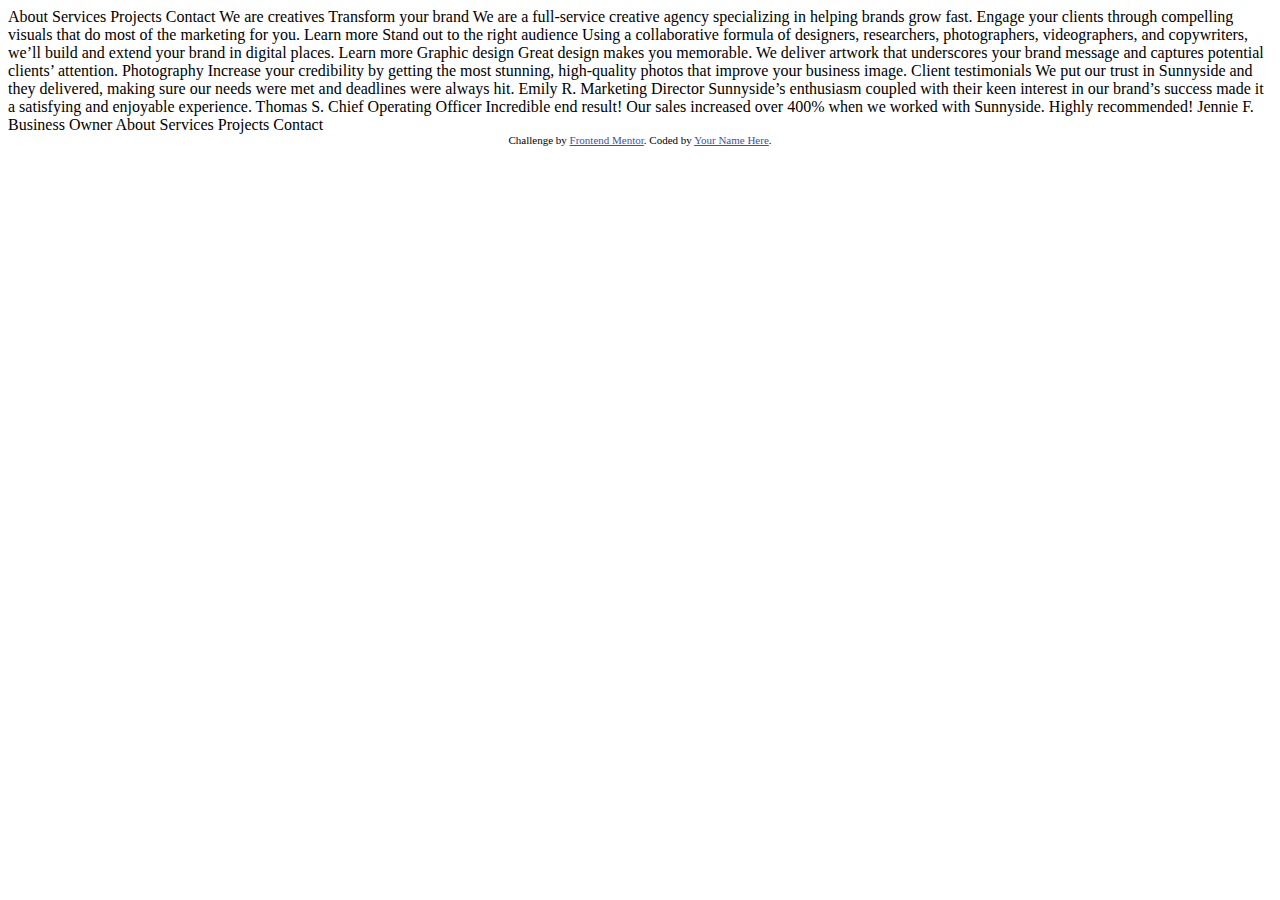
==== index.html @ 59dbfa5e "first commit" ====
<!DOCTYPE html>
<html lang="en">
<head>
  <meta charset="UTF-8">
  <meta name="viewport" content="width=device-width, initial-scale=1.0"> <!-- displays site properly based on user's device -->

  <link rel="icon" type="image/png" sizes="32x32" href="./images/favicon-32x32.png">
  
  <title>Frontend Mentor | Sunnyside agency landing page</title>

  <!-- Feel free to remove these styles or customise in your own stylesheet 👍 -->
  <style>
    .attribution { font-size: 11px; text-align: center; }
    .attribution a { color: hsl(228, 45%, 44%); }
  </style>
</head>
<body>
  About
  Services
  Projects
  Contact

  We are creatives

  Transform your brand

  We are a full-service creative agency specializing in helping brands grow fast. 
  Engage your clients through compelling visuals that do most of the marketing for you.

  Learn more

  Stand out to the right audience

  Using a collaborative formula of designers, researchers, photographers, videographers, and copywriters, we’ll build and extend your brand in digital places. 

  Learn more

  Graphic design
  Great design makes you memorable. We deliver artwork that underscores your brand message and captures potential clients’ attention.

  Photography
  Increase your credibility by getting the most stunning, high-quality photos that improve your business image.

  Client testimonials

  We put our trust in Sunnyside and they delivered, making sure our needs were met and deadlines were always hit.
  Emily R.
  Marketing Director

  Sunnyside’s enthusiasm coupled with their keen interest in our brand’s success made it a satisfying and enjoyable experience.
  Thomas S.
  Chief Operating Officer

  Incredible end result! Our sales increased over 400% when we worked with Sunnyside. Highly recommended!
  Jennie F.
  Business Owner

  About
  Services
  Projects
  Contact

  <div class="attribution">
    Challenge by <a href="https://www.frontendmentor.io?ref=challenge" target="_blank">Frontend Mentor</a>. 
    Coded by <a href="#">Your Name Here</a>.
  </div>
</body>
</html>
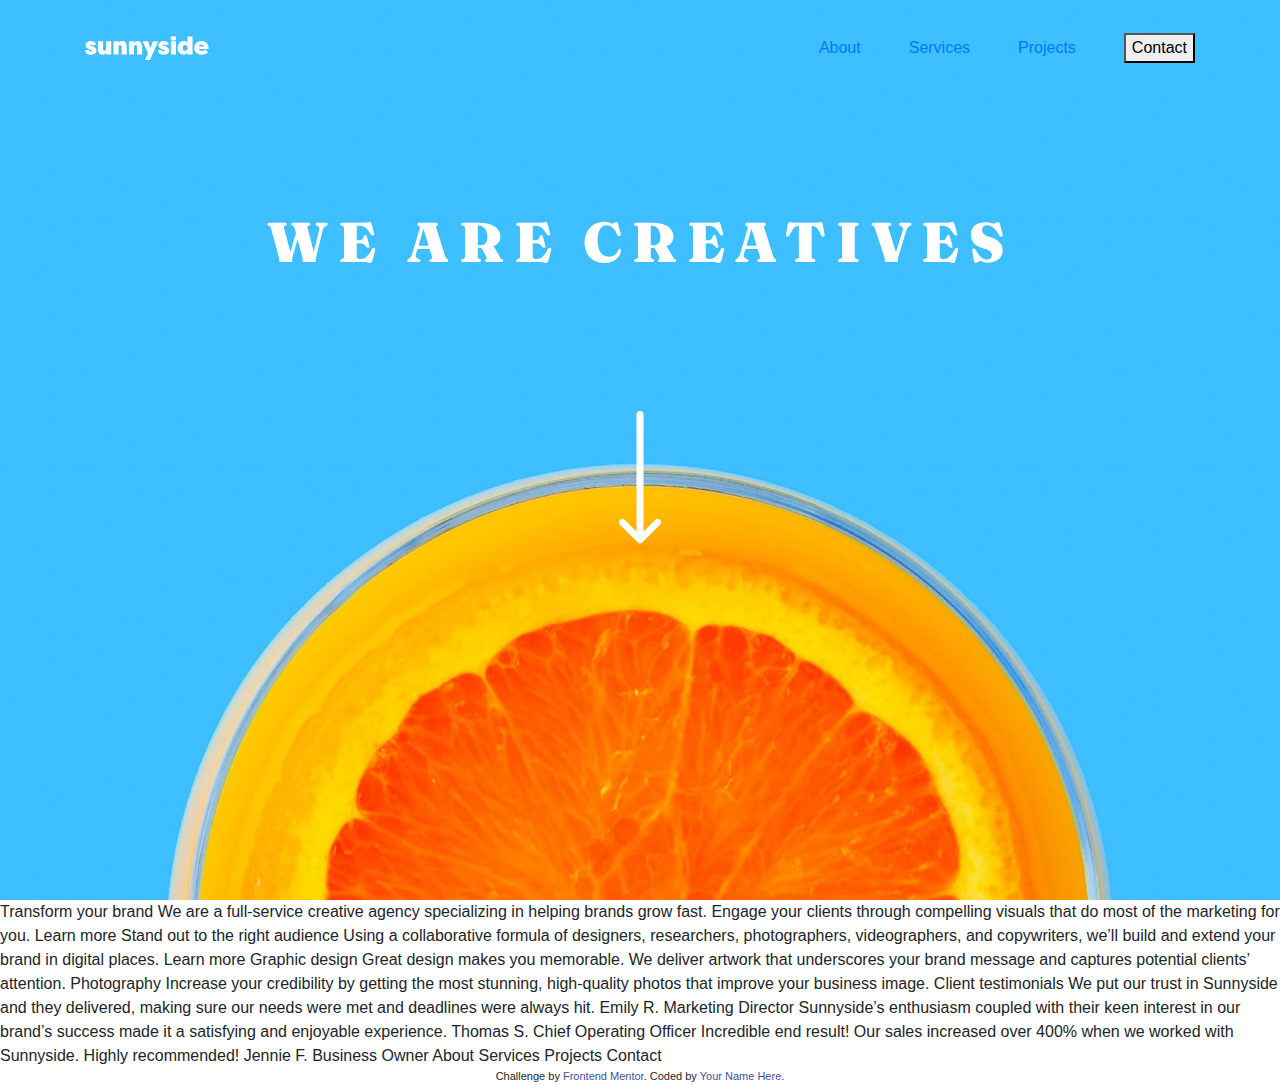
==== commit 39056de7: "primeira seção (hero banner)" ====
--- a/index.html
+++ b/index.html
@@ -8,19 +8,75 @@
   
   <title>Frontend Mentor | Sunnyside agency landing page</title>
 
+
+
+  <!-- BOOTSTRAP CDN -->
+  <link rel="stylesheet" href="https://stackpath.bootstrapcdn.com/bootstrap/4.3.1/css/bootstrap.min.css" integrity="sha384-ggOyR0iXCbMQv3Xipma34MD+dH/1fQ784/j6cY/iJTQUOhcWr7x9JvoRxT2MZw1T" crossorigin="anonymous">
+  <script src="https://stackpath.bootstrapcdn.com/bootstrap/4.3.1/js/bootstrap.min.js" integrity="sha384-JjSmVgyd0p3pXB1rRibZUAYoIIy6OrQ6VrjIEaFf/nJGzIxFDsf4x0xIM+B07jRM" crossorigin="anonymous"></script>
   <!-- Feel free to remove these styles or customise in your own stylesheet 👍 -->
   <style>
+    @import url('https://fonts.googleapis.com/css2?family=Fraunces:wght@700;900&display=swap');
+    *{margin:0;box-sizing:border-box;}
+    .hero{
+      width:100%;
+      height:100vh;
+      background: url(images/desktop/image-header.jpg) no-repeat center center fixed; 
+      background-size: cover;
+    }
+
+    .hero h1{
+      font-family: 'Fraunces', serif;
+      color: #fff;
+      text-transform: uppercase;
+      letter-spacing: 10px;
+      font-weight: 900;
+      font-size: 3.5rem;
+      padding: 8rem 0;
+    }
+
+
+    .hero .title img{
+      width:42px;
+    }
+
+    .hero ul {
+      list-style:none;
+      margin: 0;
+    }
+
+    .hero ul li{
+      margin-right: 3rem;
+      color: #fff
+      
+    }
+
+    .hero nav{
+      height: 80px;
+    }
+
     .attribution { font-size: 11px; text-align: center; }
     .attribution a { color: hsl(228, 45%, 44%); }
   </style>
 </head>
 <body>
-  About
-  Services
-  Projects
-  Contact
+  <header class='hero d-flex flex-column'>
+    <nav class='d-flex container justify-content-between align-items-center pt-3'>
+      <img src="images/logo.svg" alt="logo" >
+      <ul class='d-flex align-items-center'>
+        <li><a href='#'>About</a></li>
+        <li> <a href='#'>Services</a></li>
+        <li> <a href='#'>Projects</a></li>
+        <button>Contact</button>
+      </ul>
+  </nav>
+  <h1 class='text-center'>We are creatives</h1>
+  <div class='title d-flex flex-column justify-content-between align-items-center'>
+    <img src="images/icon-arrow-down.svg" alt="">
+  </div>
+  </header>
 
-  We are creatives
+  
+  
 
   Transform your brand
 
@@ -33,7 +89,7 @@
 
   Using a collaborative formula of designers, researchers, photographers, videographers, and copywriters, we’ll build and extend your brand in digital places. 
 
-  Learn more
+  Learn more 
 
   Graphic design
   Great design makes you memorable. We deliver artwork that underscores your brand message and captures potential clients’ attention.
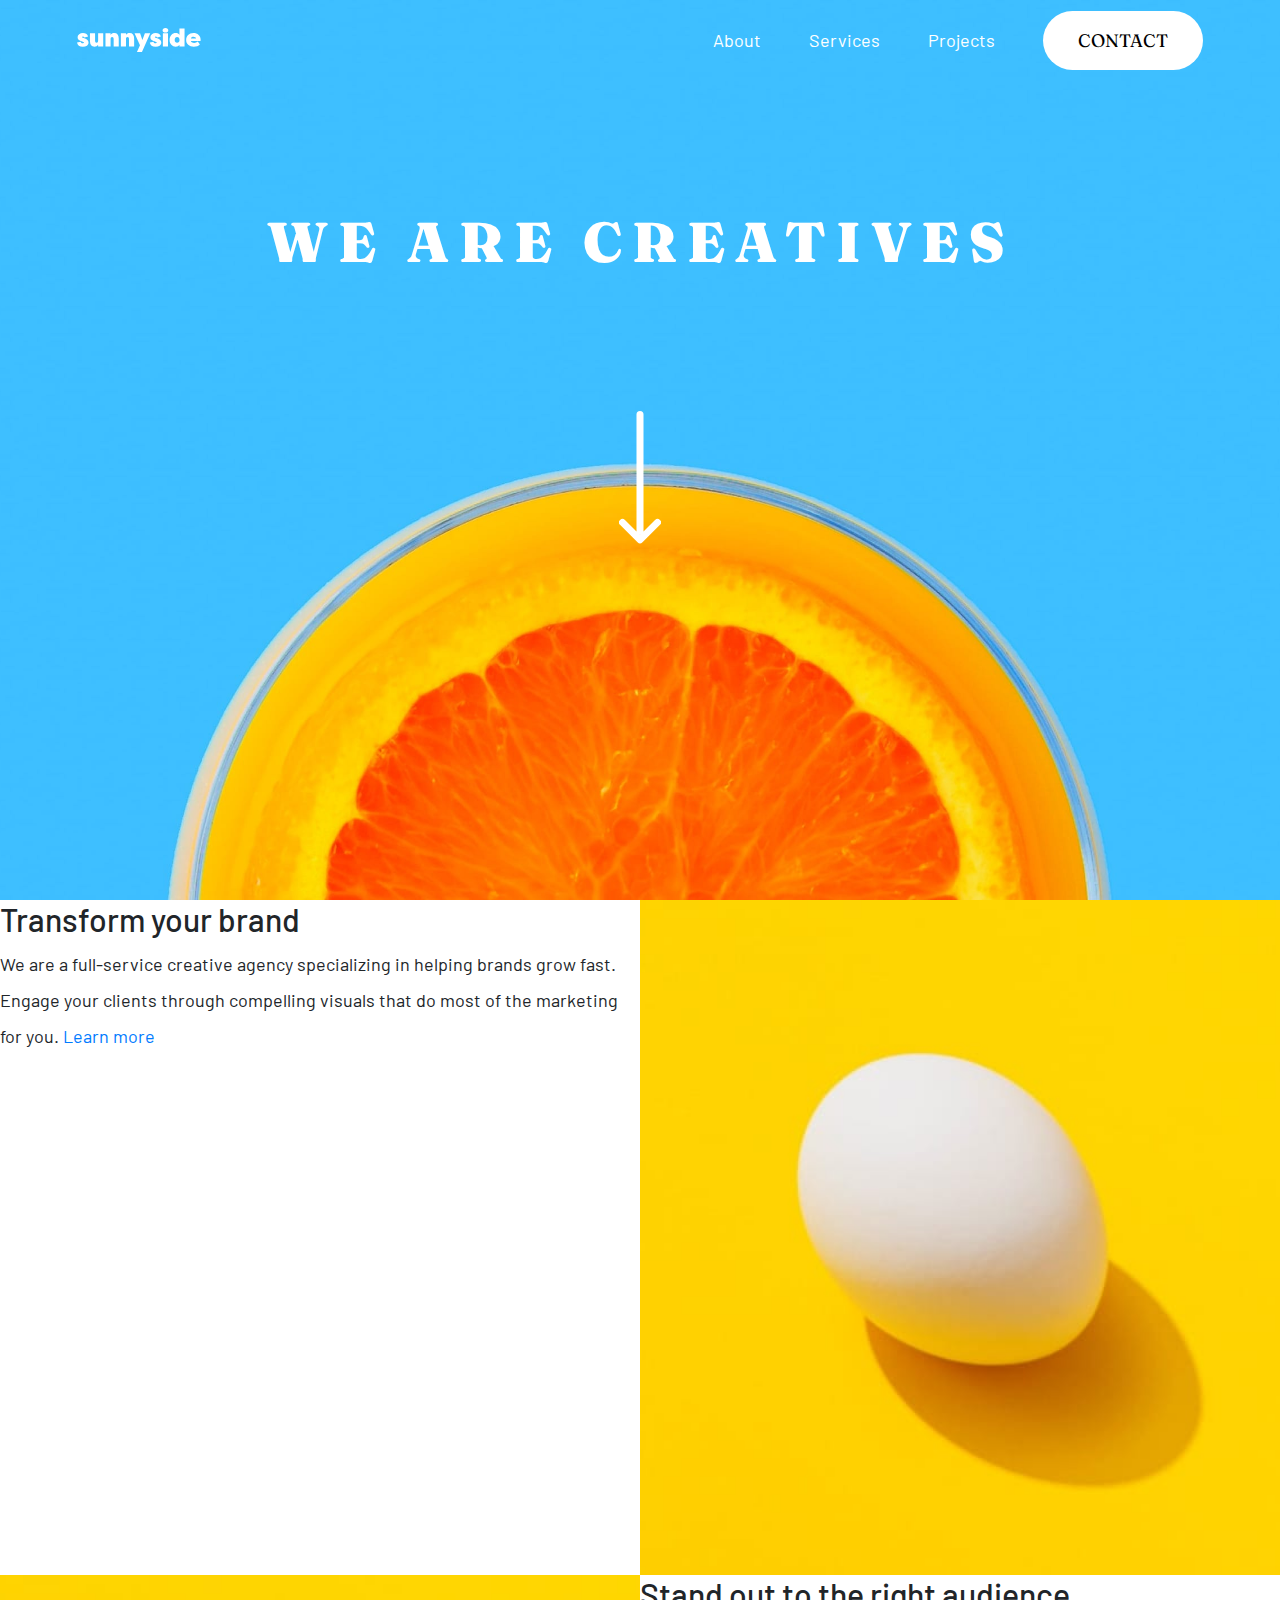
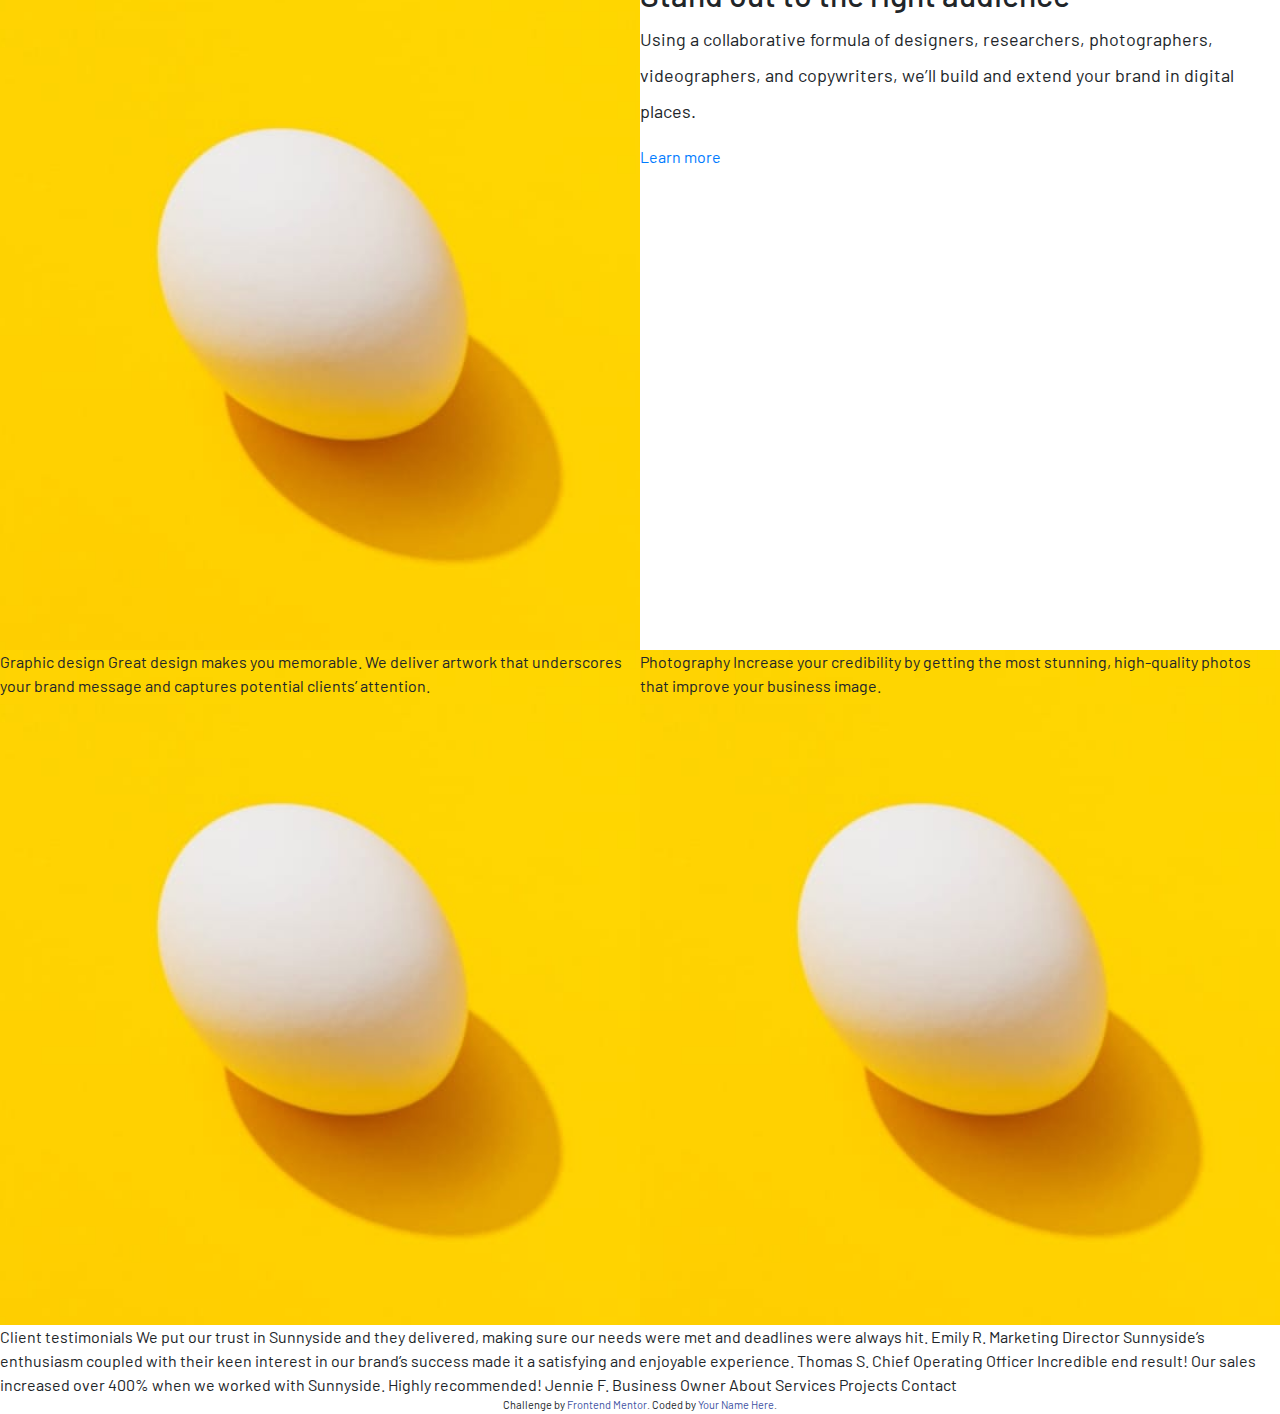
==== commit 7e4da193: "mobile flex grid - primeira seção" ====
--- a/index.html
+++ b/index.html
@@ -1,124 +1,97 @@
 <!DOCTYPE html>
 <html lang="en">
+
 <head>
   <meta charset="UTF-8">
-  <meta name="viewport" content="width=device-width, initial-scale=1.0"> <!-- displays site properly based on user's device -->
+  <meta name="viewport" content="width=device-width, initial-scale=1.0">
+  <!-- displays site properly based on user's device -->
 
   <link rel="icon" type="image/png" sizes="32x32" href="./images/favicon-32x32.png">
-  
   <title>Frontend Mentor | Sunnyside agency landing page</title>
 
 
+  <link rel="stylesheet" href="styles.css">
+  <!-- BOOTSTRAP CDN -->
+  <link rel="stylesheet" href="https://stackpath.bootstrapcdn.com/bootstrap/4.3.1/css/bootstrap.min.css"
+    integrity="sha384-ggOyR0iXCbMQv3Xipma34MD+dH/1fQ784/j6cY/iJTQUOhcWr7x9JvoRxT2MZw1T" crossorigin="anonymous">
+  <script src="https://stackpath.bootstrapcdn.com/bootstrap/4.3.1/js/bootstrap.min.js"
+    integrity="sha384-JjSmVgyd0p3pXB1rRibZUAYoIIy6OrQ6VrjIEaFf/nJGzIxFDsf4x0xIM+B07jRM"
+    crossorigin="anonymous"></script>
+  <!-- Feel free to remove these styles or customise in your own stylesheet 👍 -->
+</head>
 
-  <!-- BOOTSTRAP CDN -->
-  <link rel="stylesheet" href="https://stackpath.bootstrapcdn.com/bootstrap/4.3.1/css/bootstrap.min.css" integrity="sha384-ggOyR0iXCbMQv3Xipma34MD+dH/1fQ784/j6cY/iJTQUOhcWr7x9JvoRxT2MZw1T" crossorigin="anonymous">
-  <script src="https://stackpath.bootstrapcdn.com/bootstrap/4.3.1/js/bootstrap.min.js" integrity="sha384-JjSmVgyd0p3pXB1rRibZUAYoIIy6OrQ6VrjIEaFf/nJGzIxFDsf4x0xIM+B07jRM" crossorigin="anonymous"></script>
-  <!-- Feel free to remove these styles or customise in your own stylesheet 👍 -->
-  <style>
-    @import url('https://fonts.googleapis.com/css2?family=Fraunces:wght@700;900&display=swap');
-    *{margin:0;box-sizing:border-box;}
-    .hero{
-      width:100%;
-      height:100vh;
-      background: url(images/desktop/image-header.jpg) no-repeat center center fixed; 
-      background-size: cover;
-    }
-
-    .hero h1{
-      font-family: 'Fraunces', serif;
-      color: #fff;
-      text-transform: uppercase;
-      letter-spacing: 10px;
-      font-weight: 900;
-      font-size: 3.5rem;
-      padding: 8rem 0;
-    }
-
-
-    .hero .title img{
-      width:42px;
-    }
-
-    .hero ul {
-      list-style:none;
-      margin: 0;
-    }
-
-    .hero ul li{
-      margin-right: 3rem;
-      color: #fff
-      
-    }
-
-    .hero nav{
-      height: 80px;
-    }
-
-    .attribution { font-size: 11px; text-align: center; }
-    .attribution a { color: hsl(228, 45%, 44%); }
-  </style>
-</head>
 <body>
   <header class='hero d-flex flex-column'>
-    <nav class='d-flex container justify-content-between align-items-center pt-3'>
-      <img src="images/logo.svg" alt="logo" >
-      <ul class='d-flex align-items-center'>
+    <nav class='justify-content-between align-items-center'>
+      <img src="images/logo.svg" alt="logo">
+      <ul class='align-items-center'>
         <li><a href='#'>About</a></li>
         <li> <a href='#'>Services</a></li>
         <li> <a href='#'>Projects</a></li>
         <button>Contact</button>
       </ul>
-  </nav>
-  <h1 class='text-center'>We are creatives</h1>
-  <div class='title d-flex flex-column justify-content-between align-items-center'>
-    <img src="images/icon-arrow-down.svg" alt="">
-  </div>
+    </nav>
+    <h1 class='text-center'>We are creatives</h1>
+    <div class='title d-flex flex-column justify-content-between align-items-center'>
+      <img src="images/icon-arrow-down.svg" alt="">
+    </div>
   </header>
+  <section class='content w-100'>
+    <div class="first row m-0 vh-75">
+      <div class='c-col'>
+        <h2>Transform your brand</h2>
+        <p>We are a full-service creative agency specializing in helping brands grow fast. Engage your clients through
+          compelling visuals that do most of the marketing for you.
+          <a href="#">Learn more</a>
+      </div>
+      <div class="c-col">
+        <div class="img-1"></div>
+      </div>
+    </div>
 
+    <div class="row m-0 vh-75">
+      <div class="c-col">
+        <div class="img-1"></div>
+      </div>
+      <div class="c-col">
+        <h2>Stand out to the right audience</h2>
+        <p>Using a collaborative formula of designers, researchers, photographers, videographers, and copywriters, we’ll
+          build and extend your brand in digital places. </p>
+        <a href="#">Learn more</a>
+      </div>
+      
+    </div>
   
-  
+    </div>
+    <div class="row m-0 vh-75">
+      <div class="c-col">
+        <div class="img-1">
+          Graphic design Great design makes you memorable. We deliver artwork that underscores your
+    brand message and captures potential clients’ attention.
+        </div>
+      </div>
+      <div class="c-col">
+        <div class="img-1">
+          Photography Increase your credibility by getting the most
+    stunning, high-quality photos that improve your business image. 
+        </div>
+      </div>
+     
+      
+      
+    </div>
+    
 
-  Transform your brand
-
-  We are a full-service creative agency specializing in helping brands grow fast. 
-  Engage your clients through compelling visuals that do most of the marketing for you.
-
-  Learn more
-
-  Stand out to the right audience
-
-  Using a collaborative formula of designers, researchers, photographers, videographers, and copywriters, we’ll build and extend your brand in digital places. 
-
-  Learn more 
-
-  Graphic design
-  Great design makes you memorable. We deliver artwork that underscores your brand message and captures potential clients’ attention.
-
-  Photography
-  Increase your credibility by getting the most stunning, high-quality photos that improve your business image.
-
-  Client testimonials
-
-  We put our trust in Sunnyside and they delivered, making sure our needs were met and deadlines were always hit.
-  Emily R.
-  Marketing Director
-
-  Sunnyside’s enthusiasm coupled with their keen interest in our brand’s success made it a satisfying and enjoyable experience.
-  Thomas S.
-  Chief Operating Officer
-
-  Incredible end result! Our sales increased over 400% when we worked with Sunnyside. Highly recommended!
-  Jennie F.
-  Business Owner
-
-  About
-  Services
-  Projects
-  Contact
-
+     Client testimonials We put our trust in Sunnyside
+    and they delivered, making sure our needs were met and deadlines were always hit. Emily R. Marketing Director
+    Sunnyside’s enthusiasm coupled with their keen interest in our brand’s success made it a satisfying and enjoyable
+    experience. Thomas S. Chief Operating Officer Incredible end result! Our sales increased over 400% when we worked
+    with Sunnyside. Highly recommended! Jennie F. Business Owner About Services Projects Contact
+  </section>
   <div class="attribution">
-    Challenge by <a href="https://www.frontendmentor.io?ref=challenge" target="_blank">Frontend Mentor</a>. 
+    Challenge by <a href="https://www.frontendmentor.io?ref=challenge" target="_blank">Frontend Mentor</a>.
     Coded by <a href="#">Your Name Here</a>.
   </div>
 </body>
+
 </html>--- a/styles.css
+++ b/styles.css
@@ -0,0 +1,126 @@
+@import url('https://fonts.googleapis.com/css2?family=Fraunces:wght@700;900&display=swap');
+@import url('https://fonts.googleapis.com/css2?family=Barlow:wght@600&display=swap');
+*{
+    margin:0;
+    box-sizing:border-box;
+    font-family: 'Barlow', sans-serif;
+}
+
+/* colors */
+:root{
+    /* primary */ 
+    --soft-red: hsl(7, 99%, 70%);
+    --yellow:  hsl(51, 100%, 49%); 
+    --dark-cyan: hsl(167, 40%, 24%);
+    --dark-blue: hsl(198, 62%, 26%);
+    --dark-moderate-cyan: hsl(168, 34%, 41%);
+    /*secondary*/
+    --dark-desaturated-blue: hsl(212, 27%, 19%);
+    --very-dark-grayish-blue:hsl(213, 9%, 39%) ;
+    --dark-grayish-blue: hsl(232, 10%, 55%);
+    --grayish-blue:hsl(210, 4%, 67%) ;
+
+}
+
+/* globals */
+p{
+    font-size: 18px;
+    line-height: 2;
+}
+
+
+.hero{
+    width:100%;
+    height:100vh;
+    background: url(images/desktop/image-header.jpg) no-repeat center center fixed; 
+    background-size: cover;
+}
+
+.hero nav{
+    height: 80px;
+    padding: 3% 6%;
+    display: flex;
+    font-size: 18px;
+}
+
+.hero ul {
+    list-style:none;
+    margin: 0;
+    display: flex;
+}
+
+.hero ul li a{
+    margin-right: 3rem;
+    color: #fff
+}
+
+.hero nav ul button{
+    background-color: #fff;
+    padding: 1rem 2.2rem;
+    border-radius: 100px;
+    border: none;
+    font-family: 'Fraunces', serif;
+    text-transform: uppercase;
+}
+
+
+.hero h1{
+    font-family: 'Fraunces', serif;
+    color: #fff;
+    text-transform: uppercase;
+    letter-spacing: 10px;
+    font-weight: 900;
+    font-size: 3.5rem;
+    padding: 8rem 0;
+}
+
+
+.hero .title img{
+    width:42px;
+}
+
+.vh-75{
+    height: 75vh;
+}
+
+.col-reverse{
+    flex-direction: column-reverse;
+}
+
+.c-col{
+    flex-grow: 1;
+    flex-basis: 0;
+    max-width: 100%;
+}
+
+.img-1{
+    background: url(images/desktop/image-transform.jpg) no-repeat center center ;
+    background-size: cover;
+    width: 100%;
+    height: 100%;
+}
+
+
+
+.attribution { font-size: 11px; text-align: center; }
+.attribution a { color: hsl(228, 45%, 44%); }
+
+@media only screen and (max-width: 800px) {
+    .row{
+        height: 100vh;
+        flex-wrap: nowrap;
+        flex-direction: column;
+    }
+
+    div:first-child{
+        flex-direction: column-reverse
+    }
+    
+    .c-col{
+        height:50%;
+    }
+
+    header > nav > ul{
+        display: none !important;
+    }
+}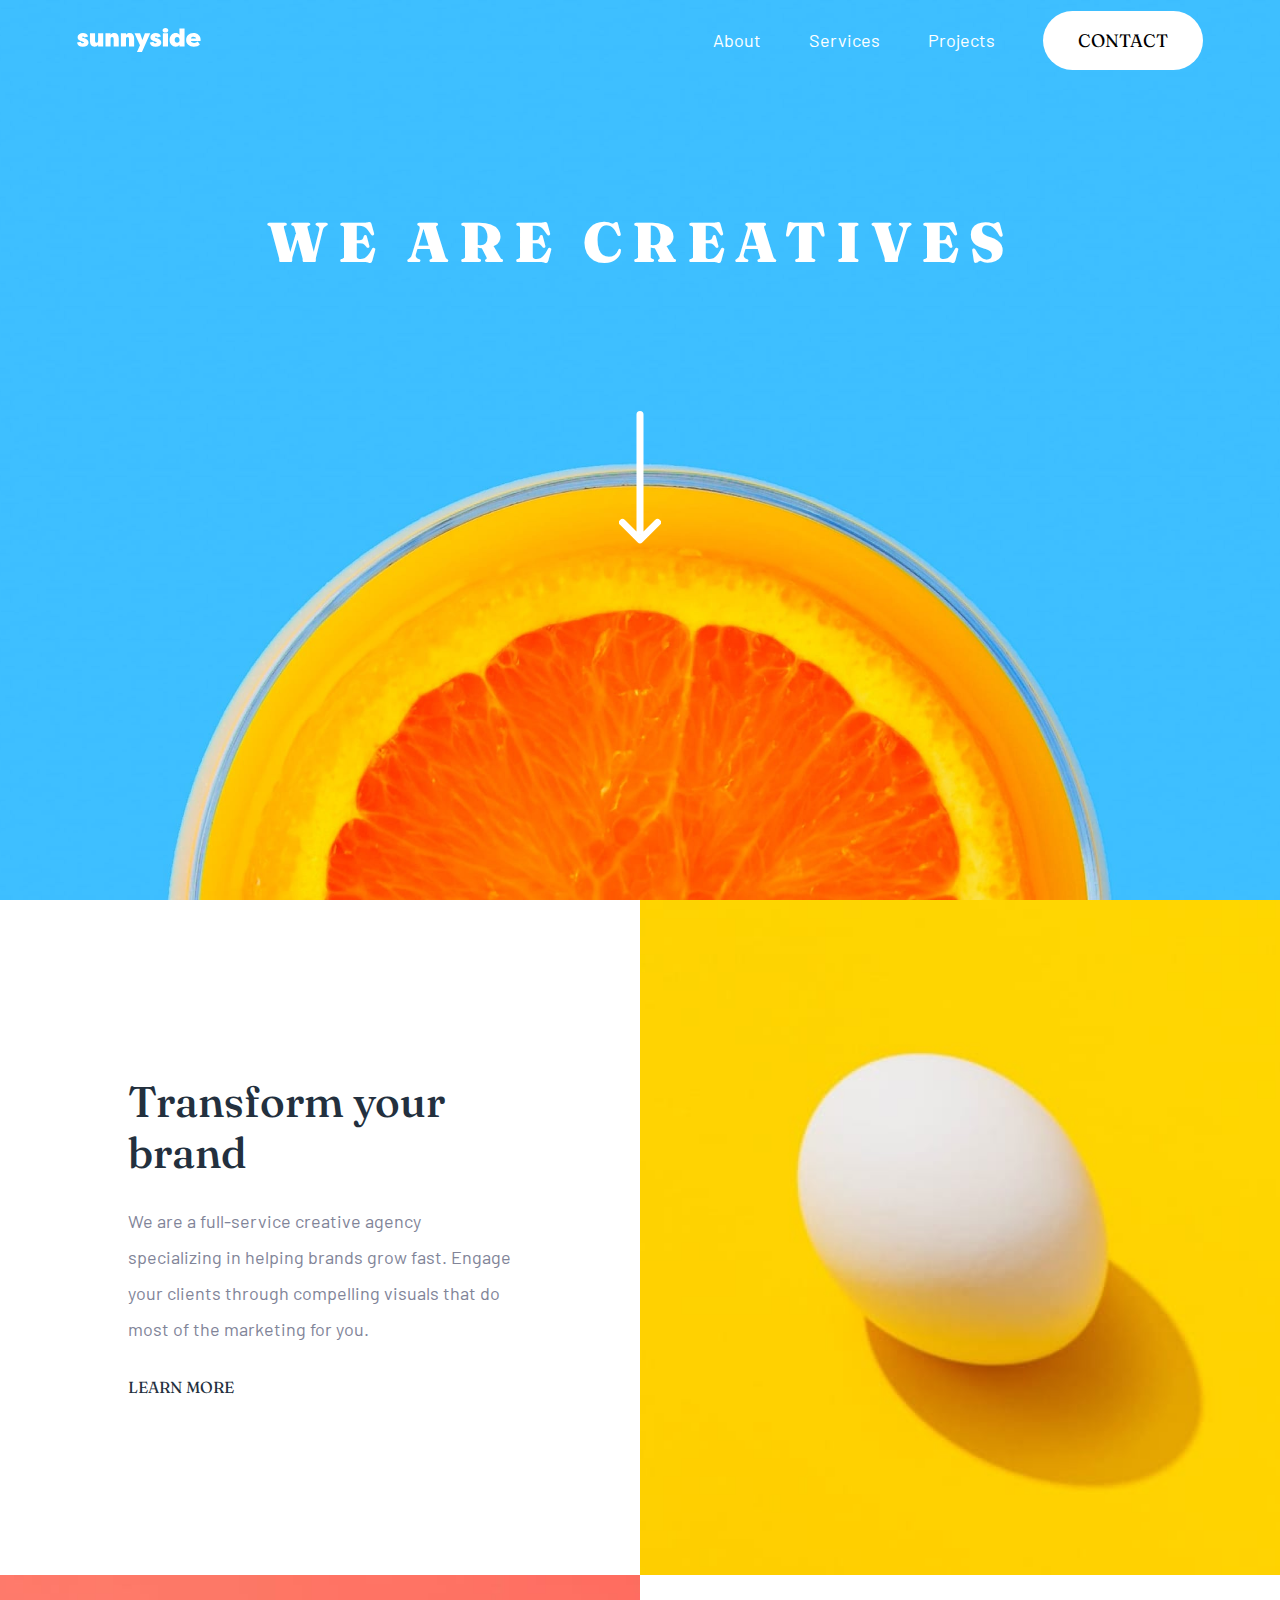
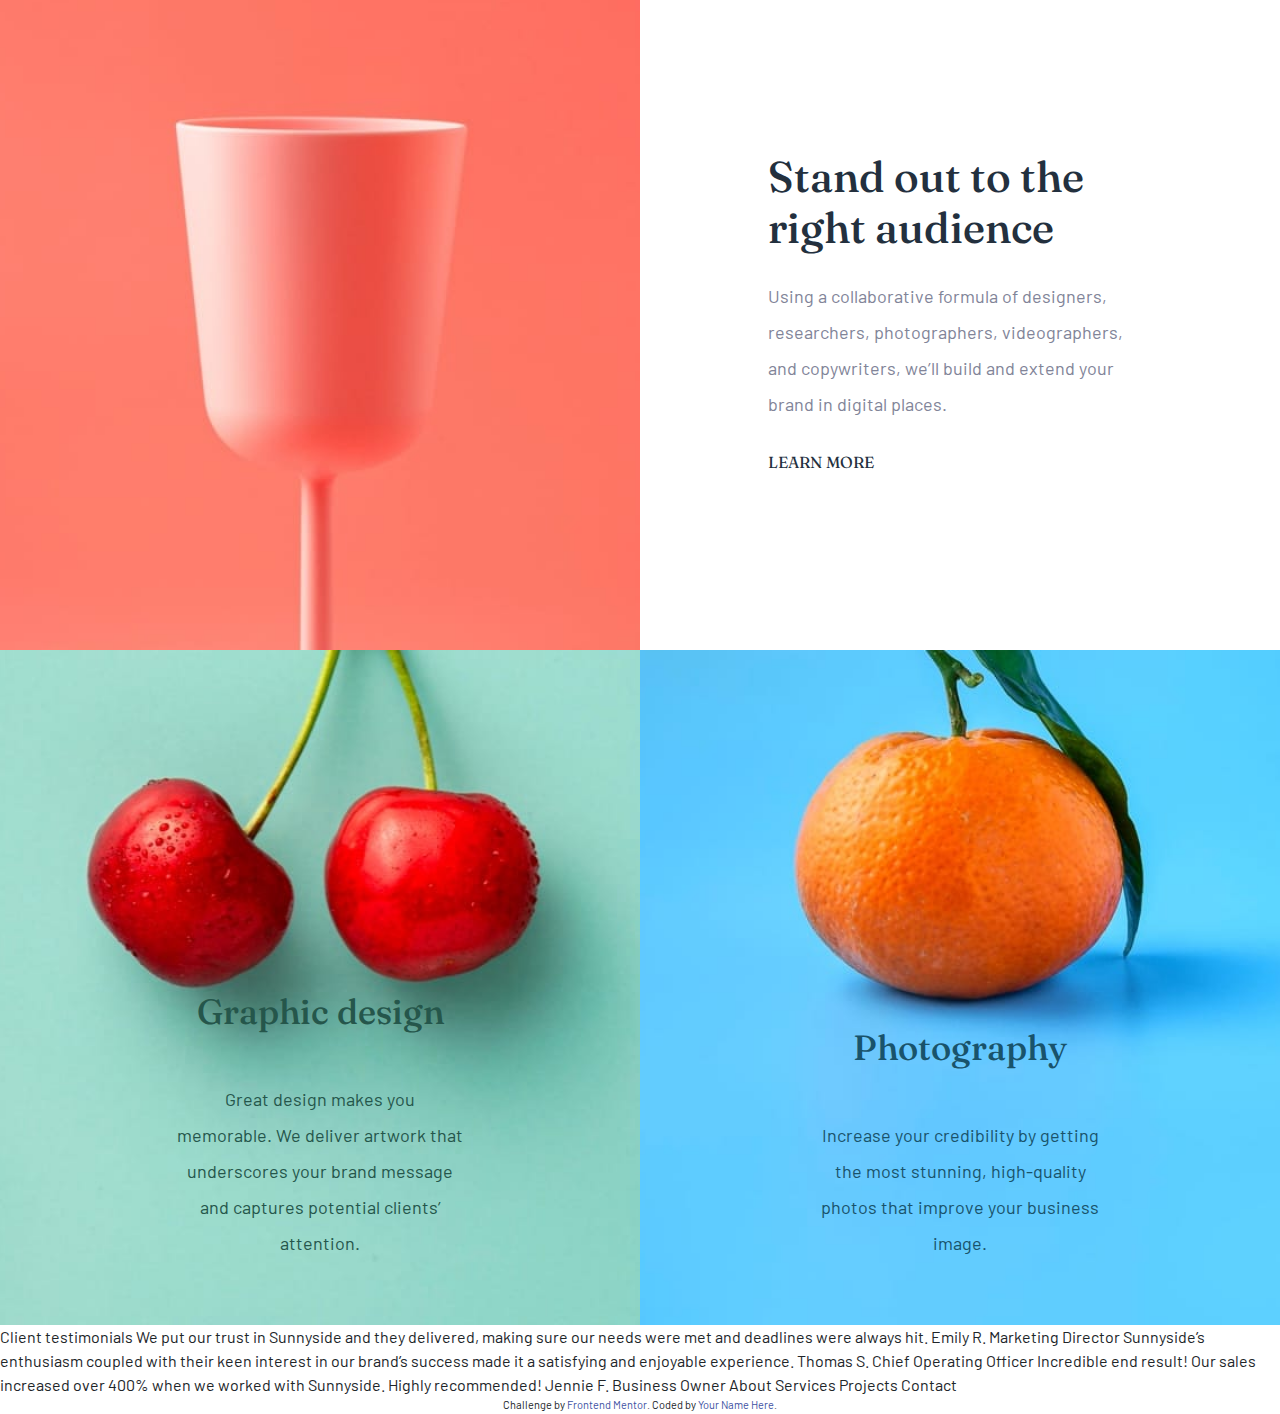
==== commit 59420cf4: "primeira metade" ====
--- a/index.html
+++ b/index.html
@@ -38,11 +38,16 @@
   </header>
   <section class='content w-100'>
     <div class="first row m-0 vh-75">
-      <div class='c-col'>
-        <h2>Transform your brand</h2>
-        <p>We are a full-service creative agency specializing in helping brands grow fast. Engage your clients through
-          compelling visuals that do most of the marketing for you.
+      <div class='text-square c-col'>
+        <div class="text-wrapper">
+          <h2>Transform your brand</h2>
+          <p>We are a full-service creative agency specializing in helping brands grow fast. Engage your clients through
+            compelling visuals that do most of the marketing for you.
+
+          </p>
           <a href="#">Learn more</a>
+        </div>
+
       </div>
       <div class="c-col">
         <div class="img-1"></div>
@@ -51,38 +56,56 @@
 
     <div class="row m-0 vh-75">
       <div class="c-col">
-        <div class="img-1"></div>
+        <div class="img-2"></div>
       </div>
-      <div class="c-col">
-        <h2>Stand out to the right audience</h2>
-        <p>Using a collaborative formula of designers, researchers, photographers, videographers, and copywriters, we’ll
-          build and extend your brand in digital places. </p>
-        <a href="#">Learn more</a>
+      <div class="text-square c-col">
+        <div class="text-wrapper">
+          <h2>Stand out to the right audience</h2>
+          <p>Using a collaborative formula of designers, researchers, photographers, videographers, and copywriters,
+            we’ll
+            build and extend your brand in digital places. </p>
+          <a href="#">Learn more</a>
+        </div>
+
       </div>
-      
+
     </div>
-  
+
     </div>
     <div class="row m-0 vh-75">
       <div class="c-col">
-        <div class="img-1">
-          Graphic design Great design makes you memorable. We deliver artwork that underscores your
-    brand message and captures potential clients’ attention.
+        <div class="img-3">
+
+          <div class="square-two text-center m-auto " style="color: hsl(167, 40%, 24%);max-width: 45%;">
+            <h2 class='mb-5'>Graphic design</h2>
+            <p>Great design makes you memorable. We deliver artwork that underscores your brand message and captures
+              potential clients’ attention.</p>
+          </div>
+
+
+
+
         </div>
       </div>
       <div class="c-col">
-        <div class="img-1">
-          Photography Increase your credibility by getting the most
-    stunning, high-quality photos that improve your business image. 
+        <div class="img-4">
+          <div class="square-two text-center m-auto" style="color: hsl(198, 62%, 26%); max-width:45%;">
+            <h2 class='mb-5'>Photography</h2>
+            <p>
+              Increase your credibility by getting the most
+              stunning, high-quality photos that improve your business image.
+            </p>
+          </div>
+         
         </div>
       </div>
-     
-      
-      
+
+
+
     </div>
-    
 
-     Client testimonials We put our trust in Sunnyside
+
+    Client testimonials We put our trust in Sunnyside
     and they delivered, making sure our needs were met and deadlines were always hit. Emily R. Marketing Director
     Sunnyside’s enthusiasm coupled with their keen interest in our brand’s success made it a satisfying and enjoyable
     experience. Thomas S. Chief Operating Officer Incredible end result! Our sales increased over 400% when we worked
--- a/styles.css
+++ b/styles.css
@@ -93,11 +93,74 @@
     max-width: 100%;
 }
 
-.img-1{
-    background: url(images/desktop/image-transform.jpg) no-repeat center center ;
+.text-square{
+    display: flex;
+    flex-direction: column;
+    align-items: center;
+    justify-content: center;
+}
+
+.text-square h2{
+    font-family: 'Fraunces', serif;
+    font-size: 43px;
+    margin-bottom: 1.5rem;
+    color:var(--dark-desaturated-blue)
+}
+
+.text-square p{
+    margin-bottom: 1.8rem;
+    color:var(--dark-grayish-blue)
+}
+
+.text-square a{
+    font-family: 'Fraunces', serif;
+    text-transform: uppercase;
+    color:var(--dark-desaturated-blue)
+}
+
+.text-wrapper{
+    flex-wrap: wrap;
+    max-width: 60%;
+}
+
+.square-two{
+    position: absolute;
+    bottom: 0; 
+    left: 0; 
+    right: 0; 
+    margin-left: auto; 
+    margin-right: auto; 
+    padding-bottom: 3rem;
+    min-height: 250px;
+    
+}
+
+.square-two h2{
+    font-family: 'Fraunces', serif;
+    font-size: 35px;
+    margin-bottom: 1.5rem;
+}
+
+
+.img-1, .img-2, .img-3, .img-4{
     background-size: cover;
+    background-position: center center;
     width: 100%;
     height: 100%;
+    position: relative;
+}
+
+.img-1{
+    background-image: url(images/desktop/image-transform.jpg);
+}
+.img-2{
+    background-image: url(images/desktop/image-stand-out.jpg);
+}
+.img-3{
+    background-image: url(images/desktop/image-graphic-design.jpg);
+}
+.img-4{
+    background-image: url(images/desktop/image-photography.jpg);
 }
 
 
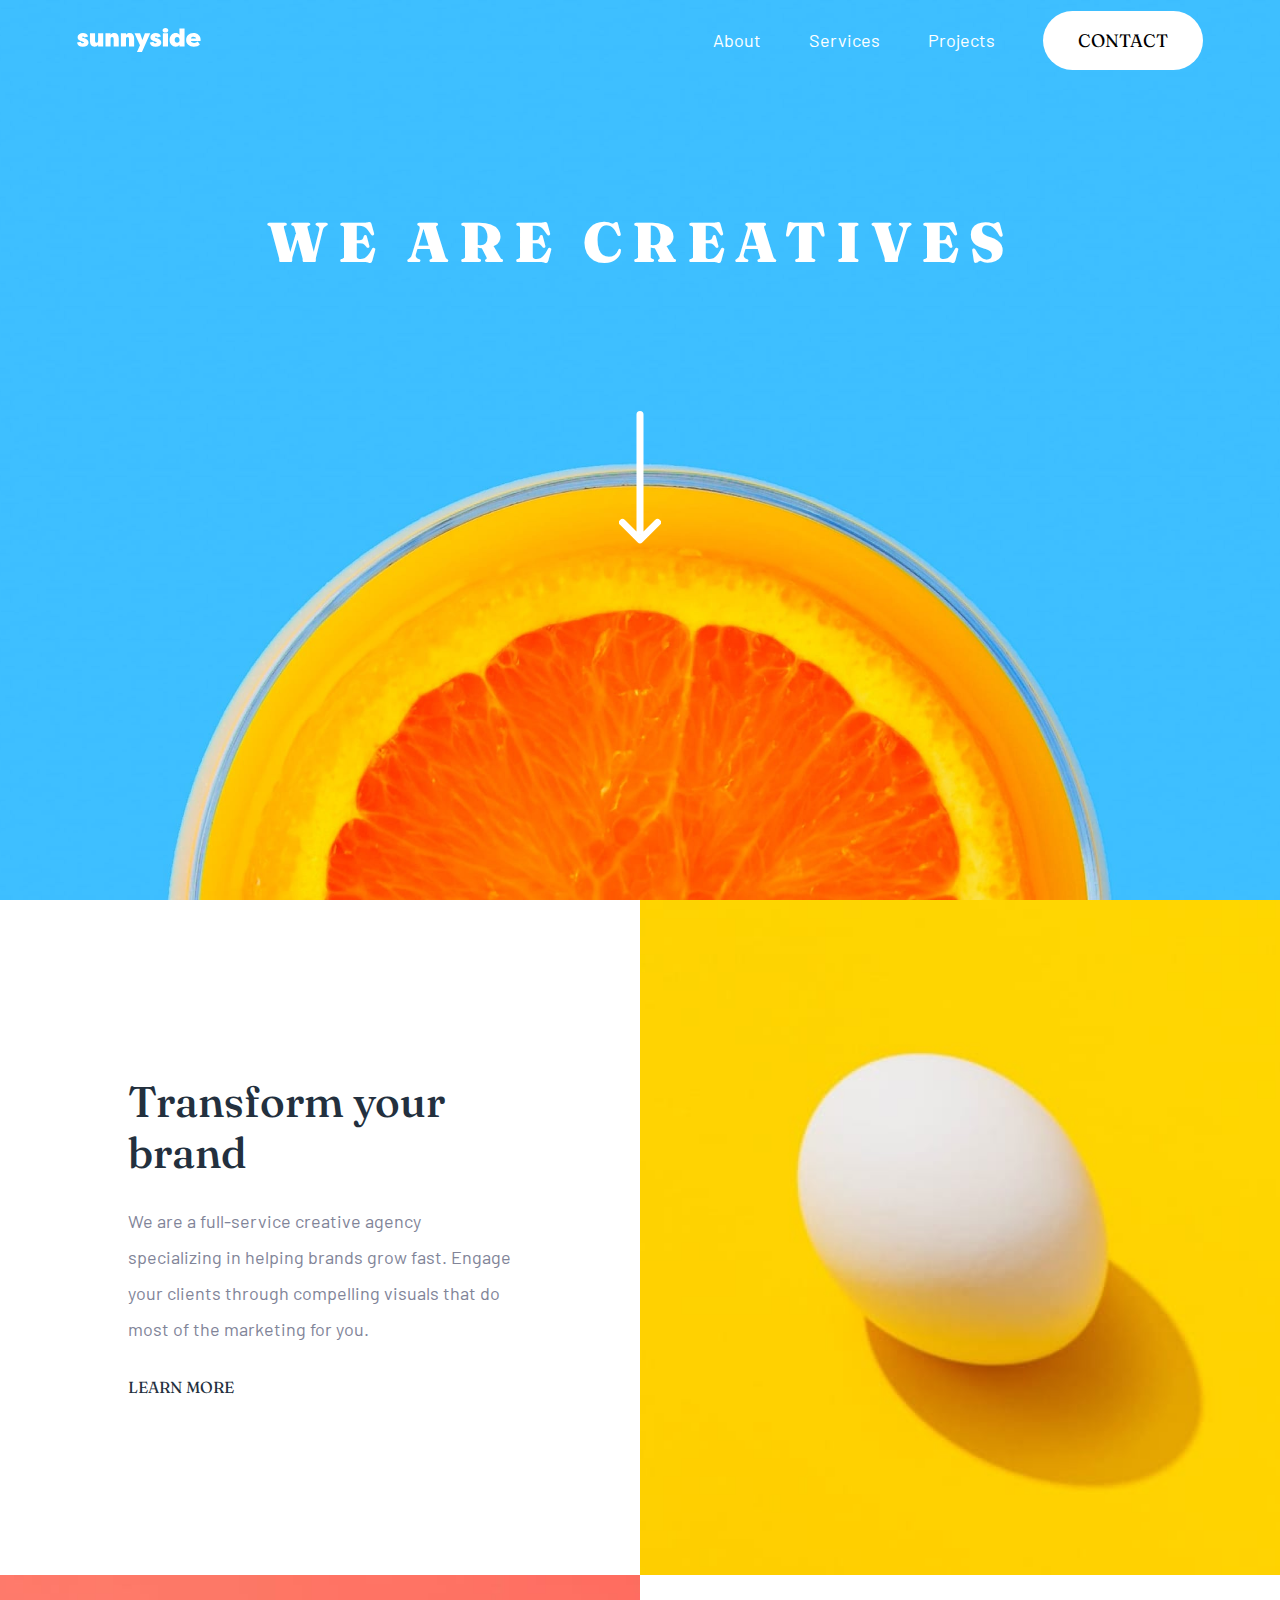
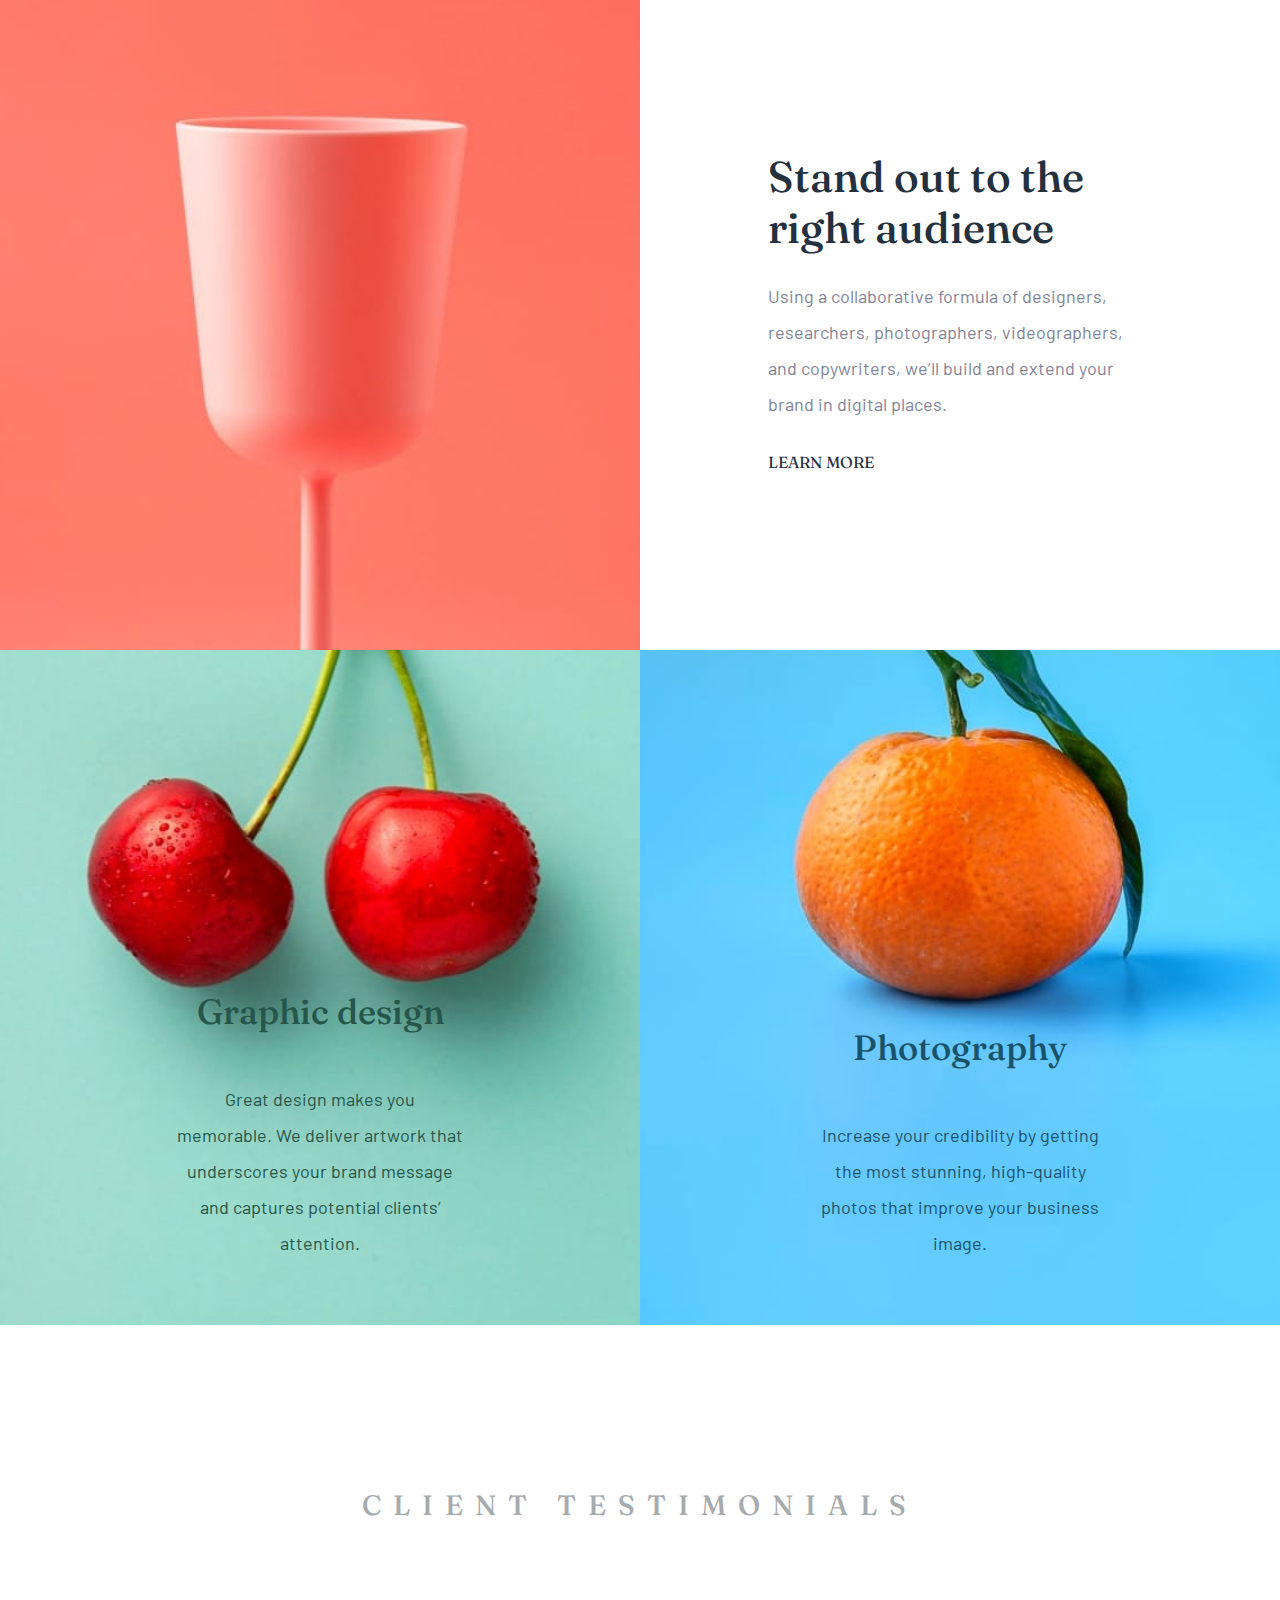
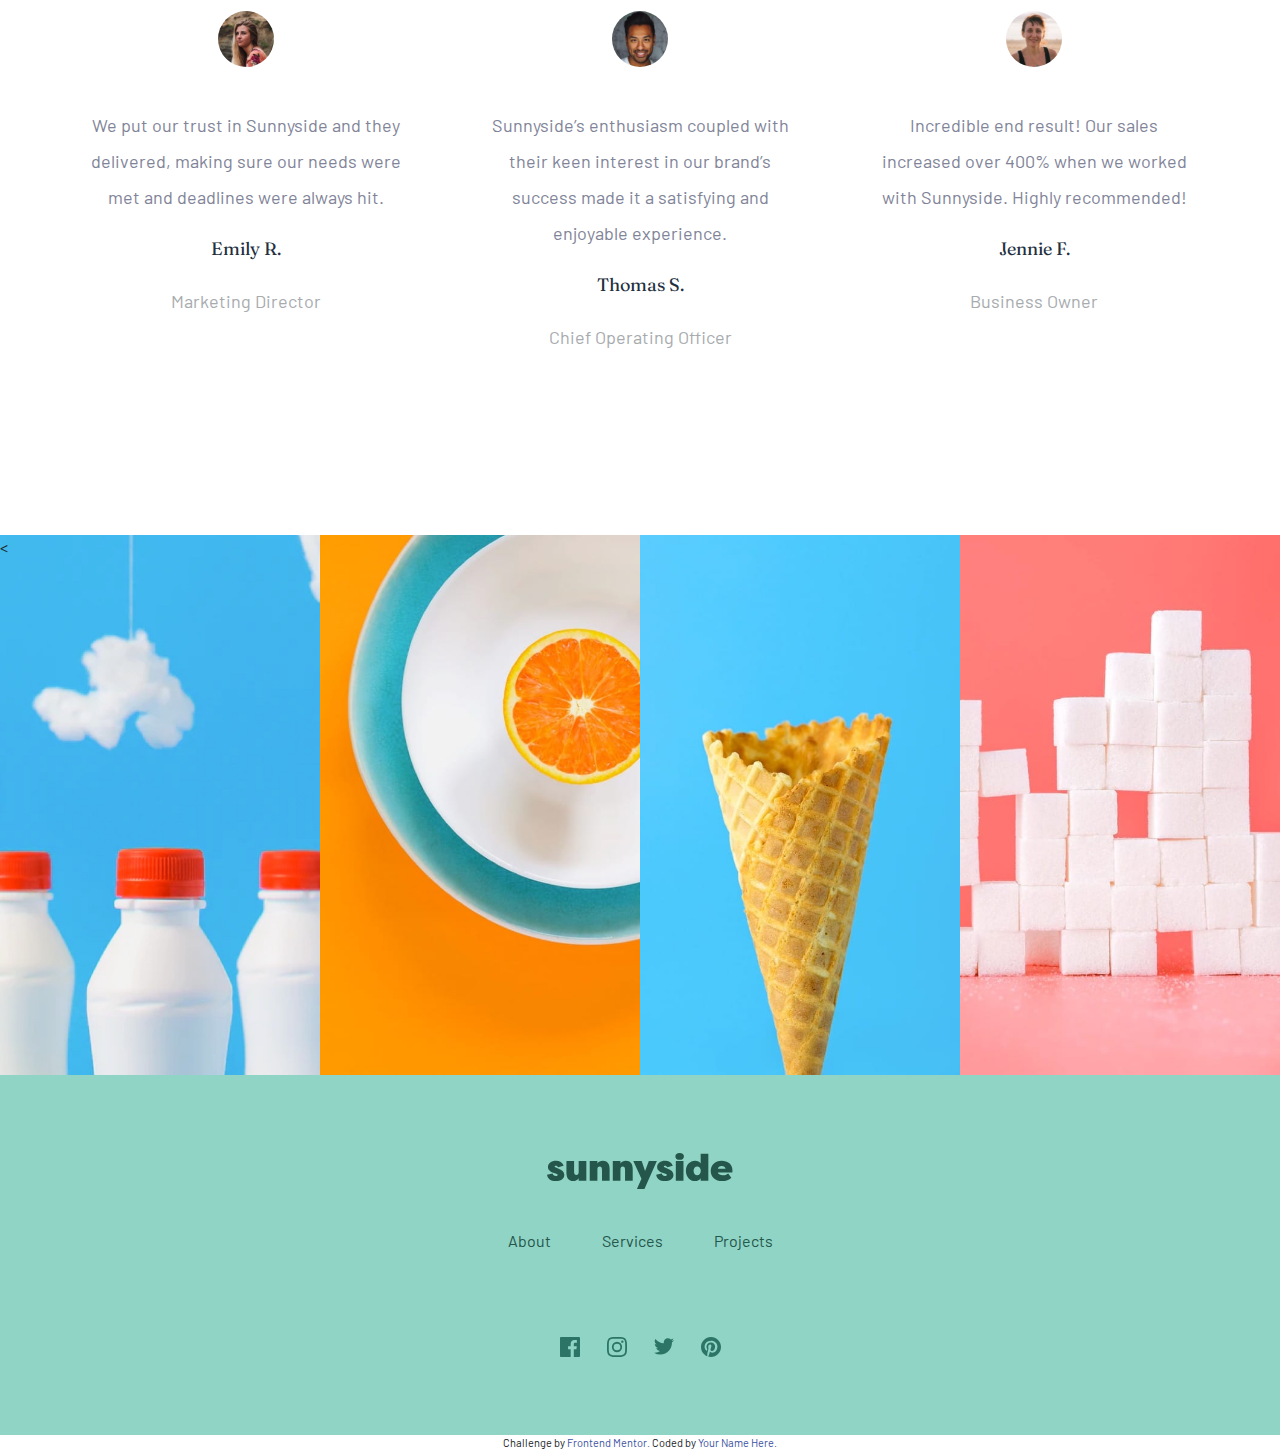
==== commit 749b3593: "versão final desktop" ====
--- a/index.html
+++ b/index.html
@@ -96,7 +96,7 @@
               stunning, high-quality photos that improve your business image.
             </p>
           </div>
-         
+
         </div>
       </div>
 
@@ -104,12 +104,74 @@
 
     </div>
 
+    <section class='testimonials'>
+      <h3>Client testimonials </h3>
+      <div class="row">
+        <div class="c-col">
+          <img src="images/image-emily.jpg" alt="emily">
+          <p>
+            We put our trust in Sunnyside
+            and they delivered, making sure our needs were met and deadlines were always hit.
+          </p>
+          <p class='person-name'>Emily R.</p>
+          <p class='person-role'>Marketing Director</p>
+        </div>
+        <div class="c-col">
+          <img src="images/image-thomas.jpg" alt="emily">
+          <p>
+            Sunnyside’s enthusiasm coupled with their keen interest in our brand’s success made it a satisfying and
+            enjoyable
+            experience.
 
-    Client testimonials We put our trust in Sunnyside
-    and they delivered, making sure our needs were met and deadlines were always hit. Emily R. Marketing Director
-    Sunnyside’s enthusiasm coupled with their keen interest in our brand’s success made it a satisfying and enjoyable
-    experience. Thomas S. Chief Operating Officer Incredible end result! Our sales increased over 400% when we worked
-    with Sunnyside. Highly recommended! Jennie F. Business Owner About Services Projects Contact
+          </p>
+          <p class='person-name'>Thomas S.</p>
+          <p class='person-role'>Chief Operating Officer</p>
+        </div>
+        <div class="c-col">
+          <img src="images/image-jennie.jpg" alt="emily">
+          <p>
+            Incredible end result! Our sales increased over 400% when we worked
+            with Sunnyside. Highly recommended!
+          </p>
+          <p class='person-name'>Jennie F.</p>
+          <p class='person-role'>Business Owner</p>
+        </div>
+      </div>
+    </section>
+    <section class='bottom-gallery'>
+      <div class="bottom-gallery-item item-1">
+        < </div>
+          <div class="bottom-gallery-item item-2">
+
+          </div>
+          <div class="bottom-gallery-item item-3">
+
+          </div>
+          <div class="bottom-gallery-item item-4">
+
+          </div>
+
+    </section>
+    <footer>
+      <div class="footer-content">
+        <img src="images/logo-footer.svg" alt="" class='footer-logo' >
+        <div class="footer-links"><a href=''>About </a>
+          <a href=''>Services</a>
+          <a href="">Projects</a>
+
+        </div>
+        <div class="social-icons">
+          <a href=""><img src="images/icon-facebook.svg" alt=""></a>
+          <a href=""><img src="images/icon-instagram.svg" alt=""></a>
+          <a href=""><img src="images/icon-twitter.svg" alt=""></a>
+          <a href=""><img src="images/icon-pinterest.svg" alt=""></a>
+        </div>
+      </div>
+
+    </footer>
+
+
+
   </section>
   <div class="attribution">
     Challenge by <a href="https://www.frontendmentor.io?ref=challenge" target="_blank">Frontend Mentor</a>.
--- a/styles.css
+++ b/styles.css
@@ -10,7 +10,7 @@
 :root{
     /* primary */ 
     --soft-red: hsl(7, 99%, 70%);
-    --yellow:  hsl(51, 100%, 49%); 
+    --yellow:  hsl(51, 100%, 49%);
     --dark-cyan: hsl(167, 40%, 24%);
     --dark-blue: hsl(198, 62%, 26%);
     --dark-moderate-cyan: hsl(168, 34%, 41%);
@@ -164,6 +164,120 @@
 }
 
 
+.testimonials{
+    max-width: 90%;
+    margin: 0 auto;
+    text-align: center;
+    height: 90vh;
+    display: flex;
+    flex-direction: column;
+    justify-content: center;
+}
+
+.testimonials .c-col{
+    padding: 0 40px;
+}
+
+.testimonials h3{
+    font-family: 'Fraunces', serif;
+    font-size: 28px;
+    margin-bottom: 5.5rem;
+    text-transform: uppercase;
+    letter-spacing: 12px;
+    color:var(--grayish-blue)
+}
+
+.testimonials img{
+    border-radius: 100%;
+    width: 18%;
+    margin-bottom: 2.5rem;
+}
+
+.testimonials p{
+    color:var(--dark-grayish-blue)
+}
+
+.testimonials .person-name{
+    font-family: 'Fraunces', serif;
+    color:var(--dark-desaturated-blue)
+}
+
+.testimonials .person-role{
+    color:var(--grayish-blue)
+}
+
+.bottom-gallery{
+    display:flex;
+    flex-wrap: wrap;
+    width:100%;
+    
+}
+
+.bottom-gallery .bottom-gallery-item{
+    width:25%;
+    min-height: 60vh;
+    background-size: cover;
+    background-position: center center;
+    position: relative;
+}
+
+footer{
+    height: 40vh;
+    background-color: #90D4C5;
+    color:var(--dark-cyan);
+    display: flex !important;
+    align-items: center;
+    justify-content: center;
+}
+
+footer .footer-content{
+    display: flex;
+    flex-direction: column;
+    align-items: center;
+    justify-content: center;
+}
+
+footer .footer-content .footer-logo{
+    width: 70%;
+    margin-bottom: 2.5rem;
+    fill: var(--dark-cyan);
+}
+
+footer .footer-content .footer-links{
+    margin-bottom: 5rem;
+}
+
+footer .footer-content .footer-links a{
+    margin-right: 3rem;
+    margin-bottom: 5rem;
+    color:var(--dark-cyan);
+}
+
+footer .footer-content .footer-links a:last-child{
+    margin: 0;
+}
+
+footer .footer-content .social-icons a{
+    margin-right: 1.5rem;
+}
+
+footer .footer-content .social-icons a:last-child{
+    margin: 0;
+}
+
+
+.item-1{
+    background-image: url(images/desktop/image-gallery-milkbottles.jpg);
+}
+.item-2{
+    background-image: url(images/desktop/image-gallery-orange.jpg);
+}
+.item-3{
+    background-image: url(images/desktop/image-gallery-cone.jpg);
+}
+.item-4{
+    background-image: url(images/desktop/image-gallery-sugarcubes.jpg);
+}
 
 .attribution { font-size: 11px; text-align: center; }
 .attribution a { color: hsl(228, 45%, 44%); }
@@ -186,4 +300,8 @@
     header > nav > ul{
         display: none !important;
     }
+
+    .bottom-gallery .bottom-gallery-item{
+        width:50%;
+    }
 }